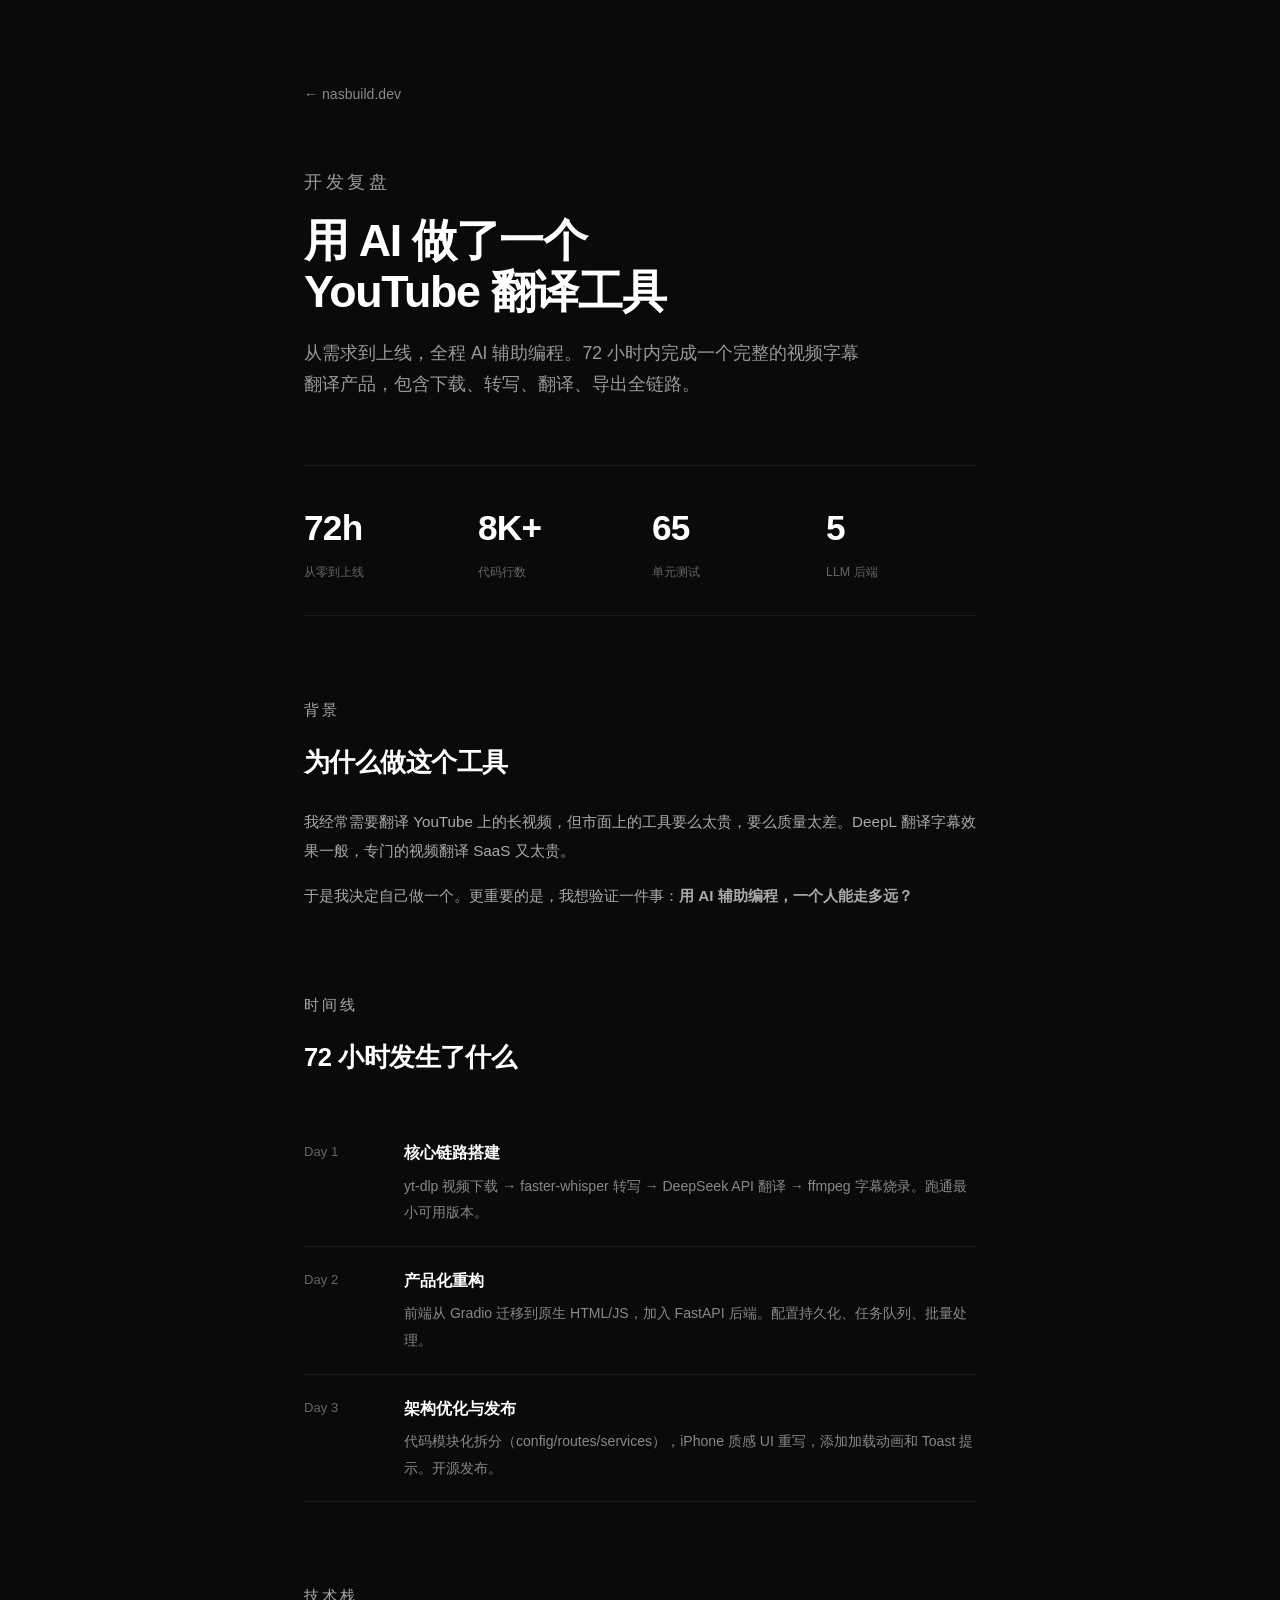
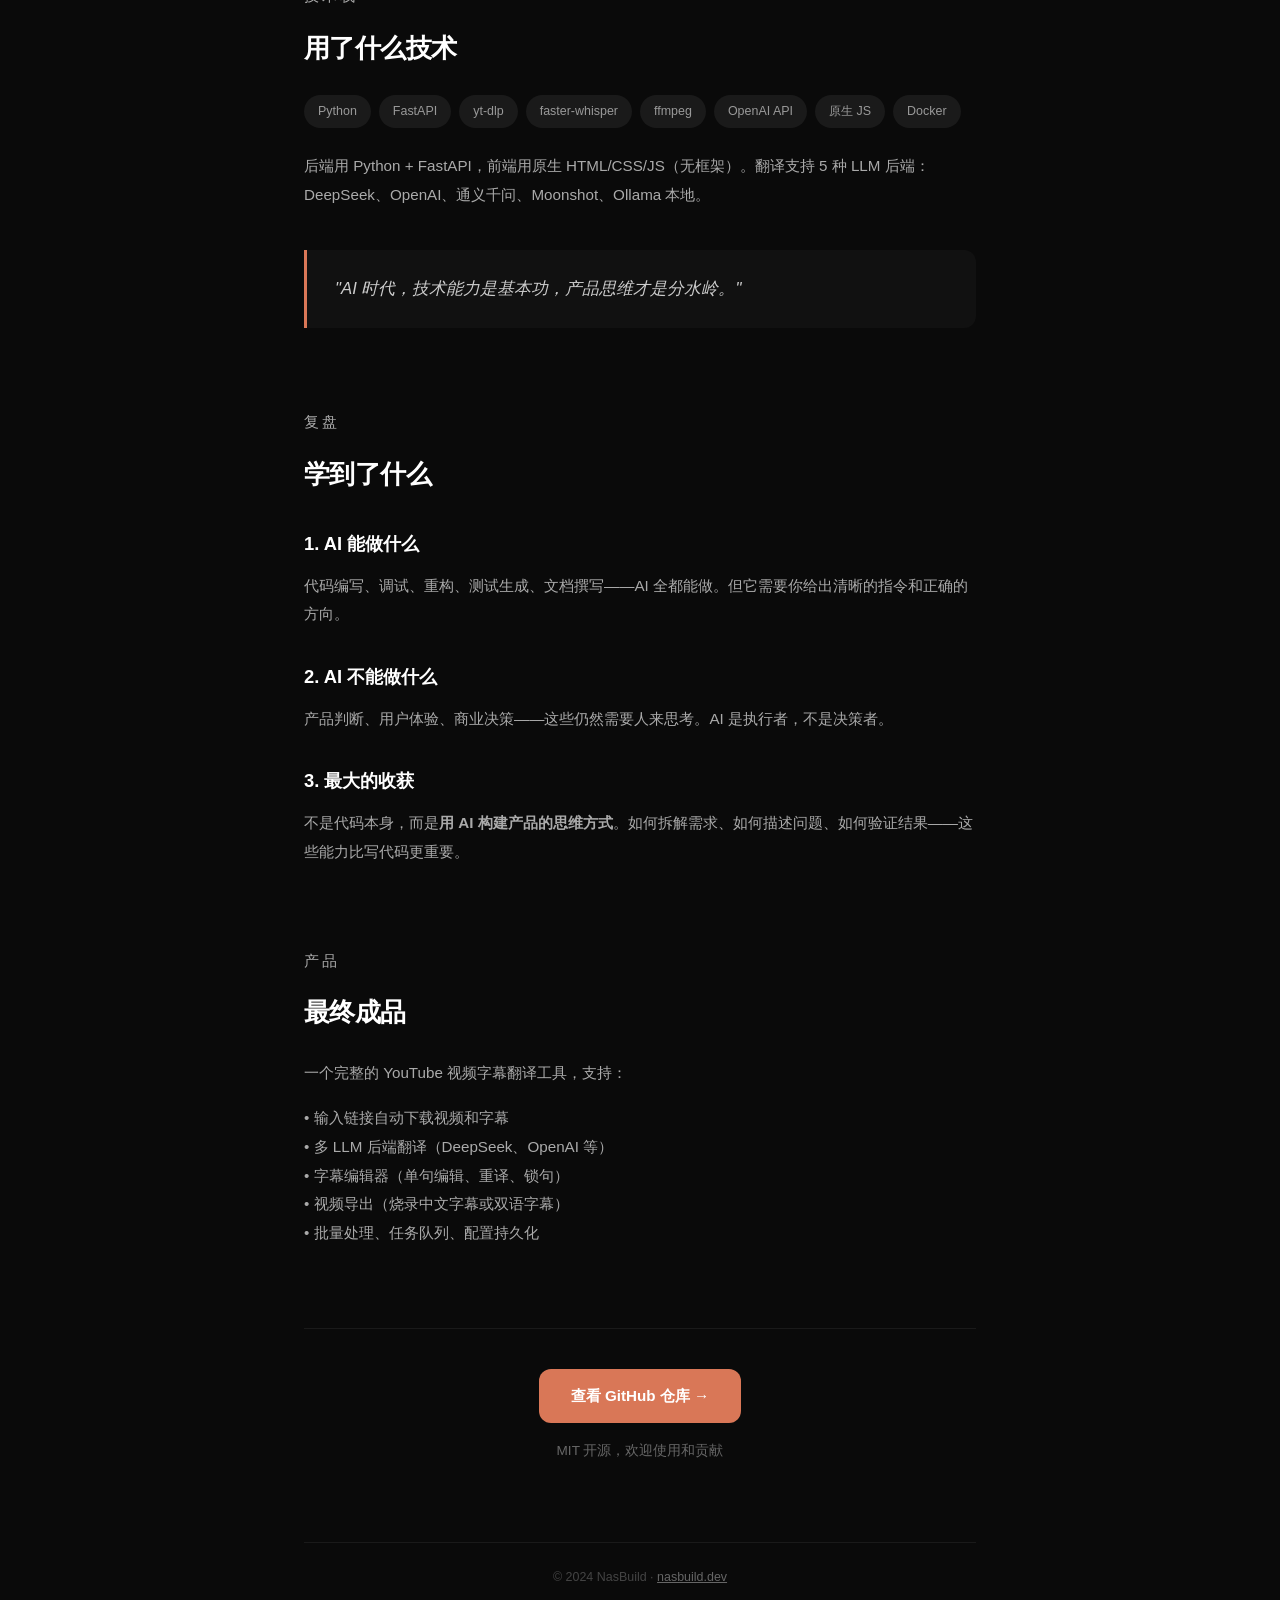
==== docs/ytsubviewer-dev-story.html @ b27ffa4c "add: development story page for blog" ====
<!DOCTYPE html>
<html lang="zh-CN">
<head>
  <meta charset="UTF-8">
  <meta name="viewport" content="width=device-width, initial-scale=1.0">
  <title>用 AI 做了一个 YouTube 翻译工具 - NasBuild</title>
  <style>
    * { margin: 0; padding: 0; box-sizing: border-box; }

    body {
      background: #0a0a0a;
      color: #e5e5e5;
      font-family: -apple-system, BlinkMacSystemFont, "SF Pro Text", "Inter", sans-serif;
      line-height: 1.7;
      -webkit-font-smoothing: antialiased;
    }

    .container {
      max-width: 720px;
      margin: 0 auto;
      padding: 80px 24px;
    }

    /* ── Back link ── */
    .back {
      display: inline-flex;
      align-items: center;
      gap: 6px;
      color: #888;
      font-size: 0.88rem;
      text-decoration: none;
      margin-bottom: 60px;
      transition: color 0.2s;
    }
    .back:hover { color: #fff; }

    /* ── Hero ── */
    .hero-label {
      font-size: 0.75rem;
      letter-spacing: 0.2em;
      text-transform: uppercase;
      color: #D97757;
      margin-bottom: 16px;
    }

    .hero h1 {
      font-size: 2.8rem;
      font-weight: 800;
      line-height: 1.15;
      color: #fff;
      margin-bottom: 20px;
      letter-spacing: -0.03em;
    }

    .hero p {
      font-size: 1.1rem;
      color: #999;
      line-height: 1.8;
      max-width: 560px;
    }

    /* ── Stats ── */
    .stats {
      display: grid;
      grid-template-columns: repeat(4, 1fr);
      gap: 24px;
      margin: 64px 0;
      padding: 32px 0;
      border-top: 1px solid #1a1a1a;
      border-bottom: 1px solid #1a1a1a;
    }

    .stat-num {
      font-size: 2.2rem;
      font-weight: 800;
      color: #fff;
      letter-spacing: -0.02em;
    }

    .stat-label {
      font-size: 0.78rem;
      color: #666;
      margin-top: 4px;
    }

    /* ── Section ── */
    .section {
      margin-top: 80px;
    }

    .section-label {
      font-size: 0.72rem;
      letter-spacing: 0.2em;
      text-transform: uppercase;
      color: #D97757;
      margin-bottom: 12px;
    }

    .section h2 {
      font-size: 1.6rem;
      font-weight: 700;
      color: #fff;
      margin-bottom: 24px;
      letter-spacing: -0.02em;
    }

    .section h3 {
      font-size: 1.15rem;
      font-weight: 600;
      color: #fff;
      margin: 32px 0 12px;
    }

    .section p {
      color: #aaa;
      font-size: 0.95rem;
      line-height: 1.9;
      margin-bottom: 16px;
    }

    /* ── Timeline ── */
    .timeline {
      margin: 40px 0;
    }

    .timeline-item {
      display: flex;
      gap: 20px;
      padding: 20px 0;
      border-bottom: 1px solid #1a1a1a;
    }

    .timeline-date {
      flex-shrink: 0;
      width: 80px;
      font-size: 0.82rem;
      color: #666;
      padding-top: 2px;
    }

    .timeline-content h4 {
      font-size: 1rem;
      font-weight: 600;
      color: #fff;
      margin-bottom: 6px;
    }

    .timeline-content p {
      font-size: 0.88rem;
      color: #888;
      margin: 0;
    }

    /* ── Callout ── */
    .callout {
      background: #111;
      border-left: 3px solid #D97757;
      padding: 24px 28px;
      margin: 40px 0;
      border-radius: 0 12px 12px 0;
    }

    .callout p {
      color: #ccc;
      font-size: 1.05rem;
      font-style: italic;
      line-height: 1.8;
      margin: 0;
    }

    /* ── Tags ── */
    .tags {
      display: flex;
      flex-wrap: wrap;
      gap: 8px;
      margin: 24px 0;
    }

    .tag {
      padding: 6px 14px;
      border-radius: 999px;
      background: #1a1a1a;
      color: #999;
      font-size: 0.78rem;
      font-weight: 500;
    }

    /* ── Screenshot ── */
    .screenshot {
      width: 100%;
      border-radius: 16px;
      margin: 32px 0;
      border: 1px solid #1a1a1a;
    }

    /* ── CTA ── */
    .cta {
      margin-top: 80px;
      padding-top: 40px;
      border-top: 1px solid #1a1a1a;
      text-align: center;
    }

    .cta a {
      display: inline-flex;
      align-items: center;
      gap: 8px;
      padding: 14px 32px;
      background: #D97757;
      color: #fff;
      border-radius: 12px;
      font-weight: 600;
      font-size: 0.95rem;
      text-decoration: none;
      transition: background 0.2s;
    }

    .cta a:hover { background: #c46a4d; }

    .cta p {
      color: #666;
      font-size: 0.85rem;
      margin-top: 16px;
    }

    /* ── Footer ── */
    footer {
      margin-top: 80px;
      padding-top: 24px;
      border-top: 1px solid #1a1a1a;
      text-align: center;
      font-size: 0.78rem;
      color: #444;
    }
  </style>
</head>
<body>
  <div class="container">

    <a href="https://nasbuild.dev" class="back">← nasbuild.dev</a>

    <!-- Hero -->
    <div class="hero">
      <p class="hero-label">开发复盘</p>
      <h1>用 AI 做了一个<br>YouTube 翻译工具</h1>
      <p>从需求到上线，全程 AI 辅助编程。72 小时内完成一个完整的视频字幕翻译产品，包含下载、转写、翻译、导出全链路。</p>
    </div>

    <!-- Stats -->
    <div class="stats">
      <div>
        <div class="stat-num">72h</div>
        <div class="stat-label">从零到上线</div>
      </div>
      <div>
        <div class="stat-num">8K+</div>
        <div class="stat-label">代码行数</div>
      </div>
      <div>
        <div class="stat-num">65</div>
        <div class="stat-label">单元测试</div>
      </div>
      <div>
        <div class="stat-num">5</div>
        <div class="stat-label">LLM 后端</div>
      </div>
    </div>

    <!-- Background -->
    <div class="section">
      <p class="section-label">背景</p>
      <h2>为什么做这个工具</h2>
      <p>我经常需要翻译 YouTube 上的长视频，但市面上的工具要么太贵，要么质量太差。DeepL 翻译字幕效果一般，专门的视频翻译 SaaS 又太贵。</p>
      <p>于是我决定自己做一个。更重要的是，我想验证一件事：<strong>用 AI 辅助编程，一个人能走多远？</strong></p>
    </div>

    <!-- Timeline -->
    <div class="section">
      <p class="section-label">时间线</p>
      <h2>72 小时发生了什么</h2>

      <div class="timeline">
        <div class="timeline-item">
          <div class="timeline-date">Day 1</div>
          <div class="timeline-content">
            <h4>核心链路搭建</h4>
            <p>yt-dlp 视频下载 → faster-whisper 转写 → DeepSeek API 翻译 → ffmpeg 字幕烧录。跑通最小可用版本。</p>
          </div>
        </div>
        <div class="timeline-item">
          <div class="timeline-date">Day 2</div>
          <div class="timeline-content">
            <h4>产品化重构</h4>
            <p>前端从 Gradio 迁移到原生 HTML/JS，加入 FastAPI 后端。配置持久化、任务队列、批量处理。</p>
          </div>
        </div>
        <div class="timeline-item">
          <div class="timeline-date">Day 3</div>
          <div class="timeline-content">
            <h4>架构优化与发布</h4>
            <p>代码模块化拆分（config/routes/services），iPhone 质感 UI 重写，添加加载动画和 Toast 提示。开源发布。</p>
          </div>
        </div>
      </div>
    </div>

    <!-- Tech Stack -->
    <div class="section">
      <p class="section-label">技术栈</p>
      <h2>用了什么技术</h2>
      <div class="tags">
        <span class="tag">Python</span>
        <span class="tag">FastAPI</span>
        <span class="tag">yt-dlp</span>
        <span class="tag">faster-whisper</span>
        <span class="tag">ffmpeg</span>
        <span class="tag">OpenAI API</span>
        <span class="tag">原生 JS</span>
        <span class="tag">Docker</span>
      </div>
      <p>后端用 Python + FastAPI，前端用原生 HTML/CSS/JS（无框架）。翻译支持 5 种 LLM 后端：DeepSeek、OpenAI、通义千问、Moonshot、Ollama 本地。</p>
    </div>

    <!-- Key Insight -->
    <div class="callout">
      <p>"AI 时代，技术能力是基本功，产品思维才是分水岭。"</p>
    </div>

    <!-- What I Learned -->
    <div class="section">
      <p class="section-label">复盘</p>
      <h2>学到了什么</h2>

      <h3>1. AI 能做什么</h3>
      <p>代码编写、调试、重构、测试生成、文档撰写——AI 全都能做。但它需要你给出清晰的指令和正确的方向。</p>

      <h3>2. AI 不能做什么</h3>
      <p>产品判断、用户体验、商业决策——这些仍然需要人来思考。AI 是执行者，不是决策者。</p>

      <h3>3. 最大的收获</h3>
      <p>不是代码本身，而是<strong>用 AI 构建产品的思维方式</strong>。如何拆解需求、如何描述问题、如何验证结果——这些能力比写代码更重要。</p>
    </div>

    <!-- Product -->
    <div class="section">
      <p class="section-label">产品</p>
      <h2>最终成品</h2>
      <p>一个完整的 YouTube 视频字幕翻译工具，支持：</p>
      <p>• 输入链接自动下载视频和字幕<br>
         • 多 LLM 后端翻译（DeepSeek、OpenAI 等）<br>
         • 字幕编辑器（单句编辑、重译、锁句）<br>
         • 视频导出（烧录中文字幕或双语字幕）<br>
         • 批量处理、任务队列、配置持久化</p>
    </div>

    <!-- CTA -->
    <div class="cta">
      <a href="https://github.com/moneyperfect/YTSubViewer">查看 GitHub 仓库 →</a>
      <p>MIT 开源，欢迎使用和贡献</p>
    </div>

    <footer>
      © 2024 NasBuild · <a href="https://nasbuild.dev" style="color:#666;">nasbuild.dev</a>
    </footer>

  </div>
</body>
</html>
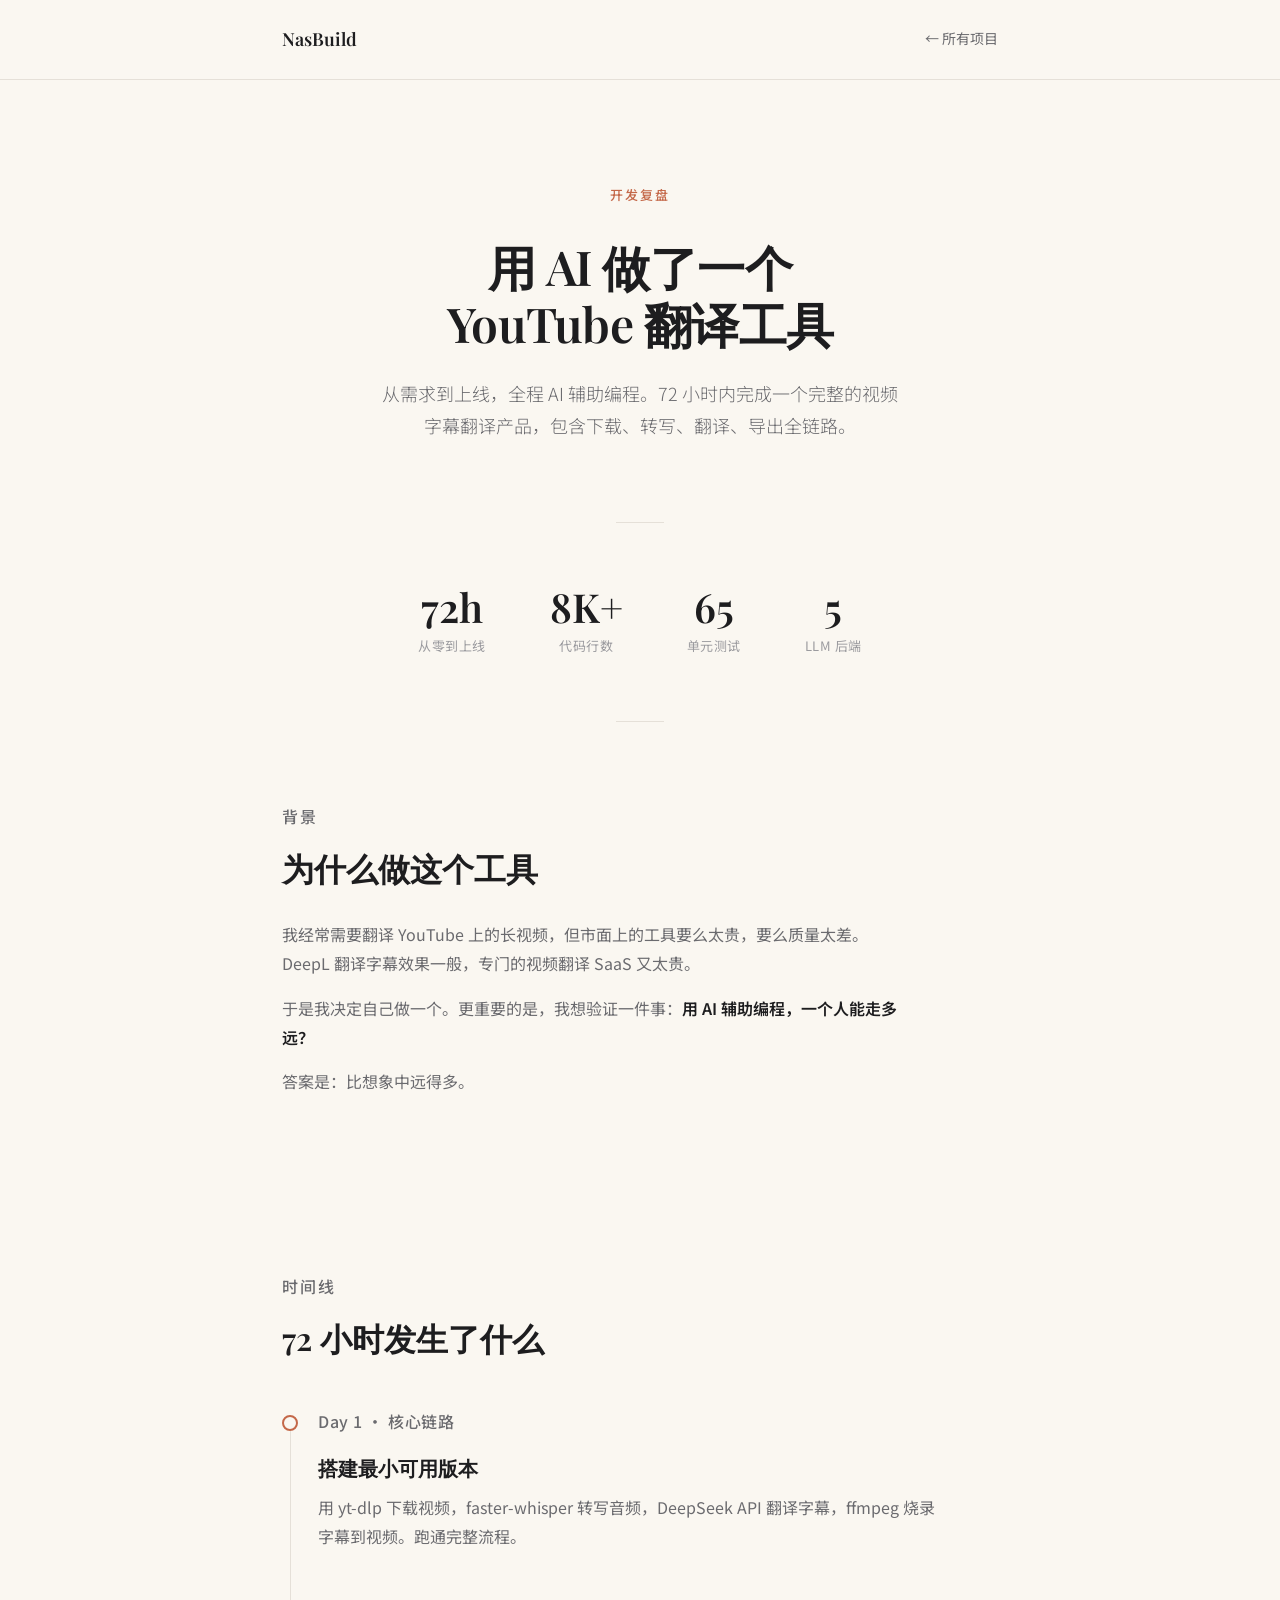
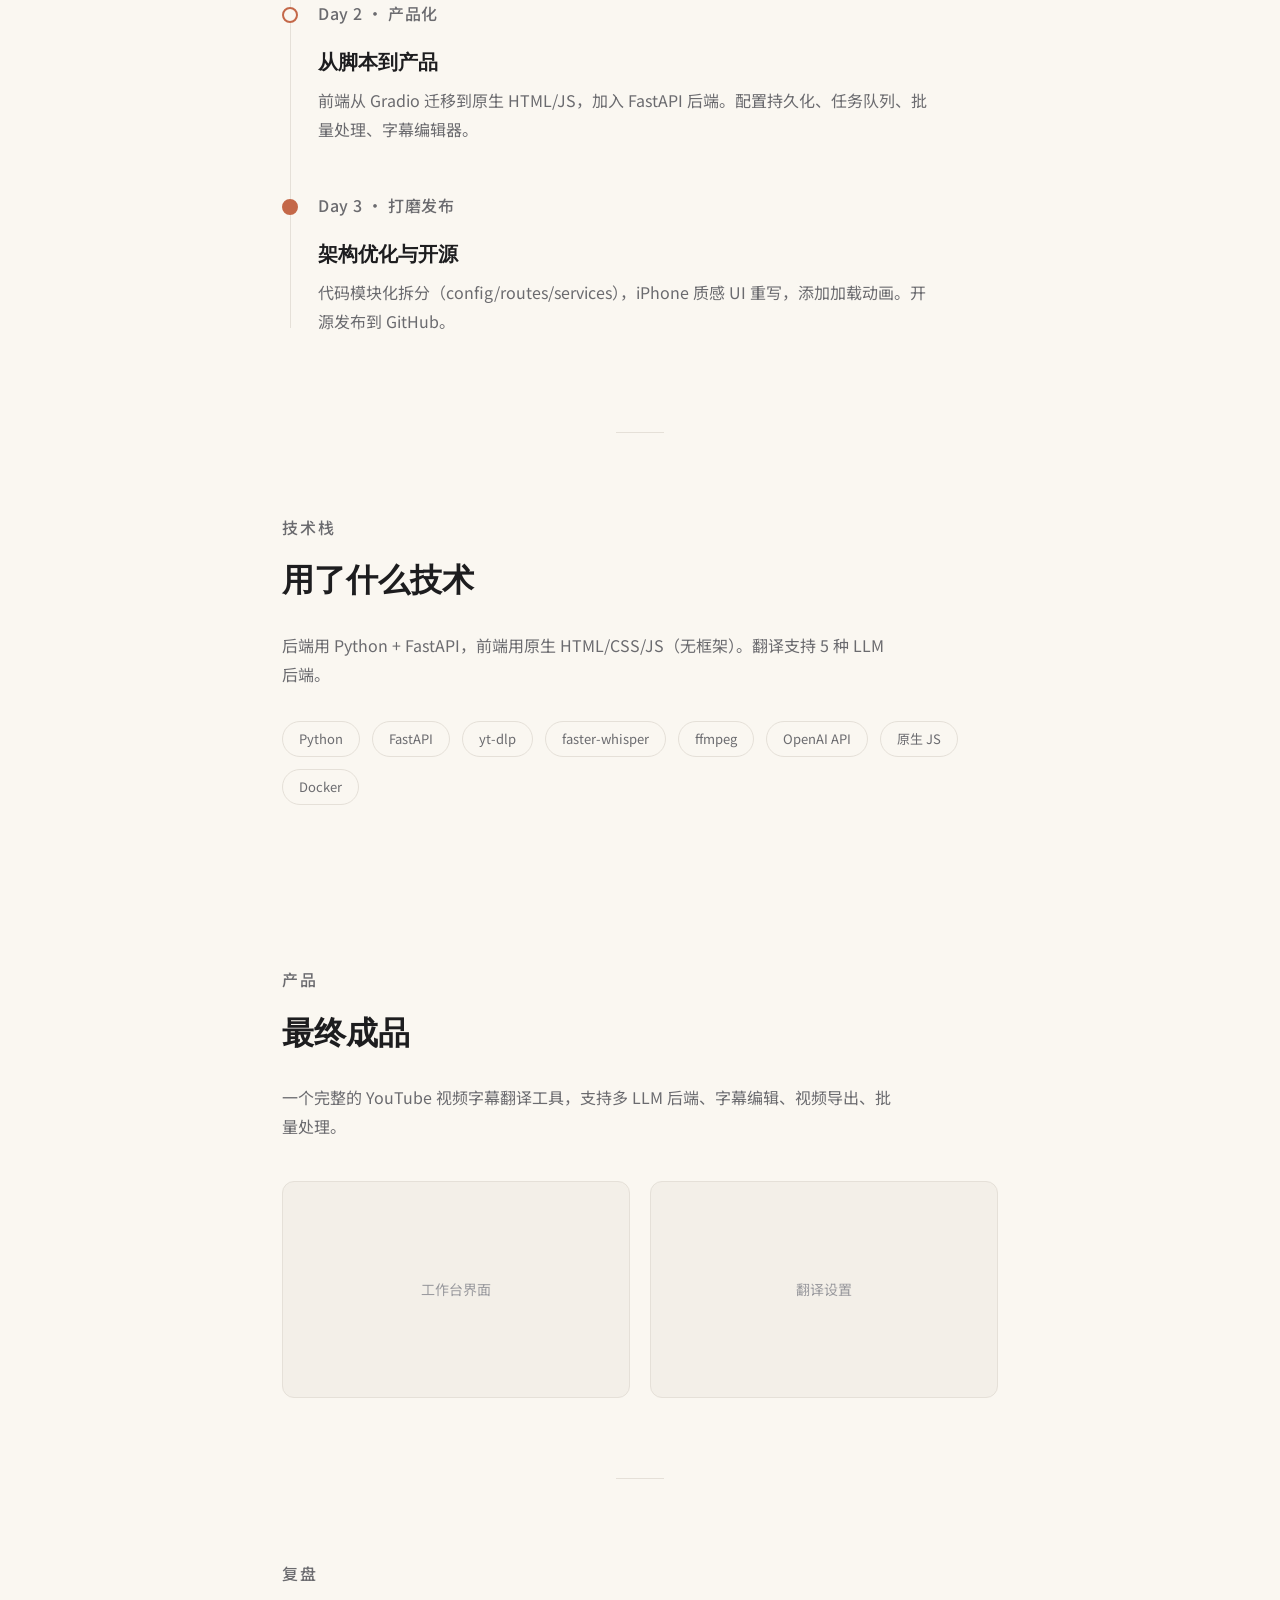
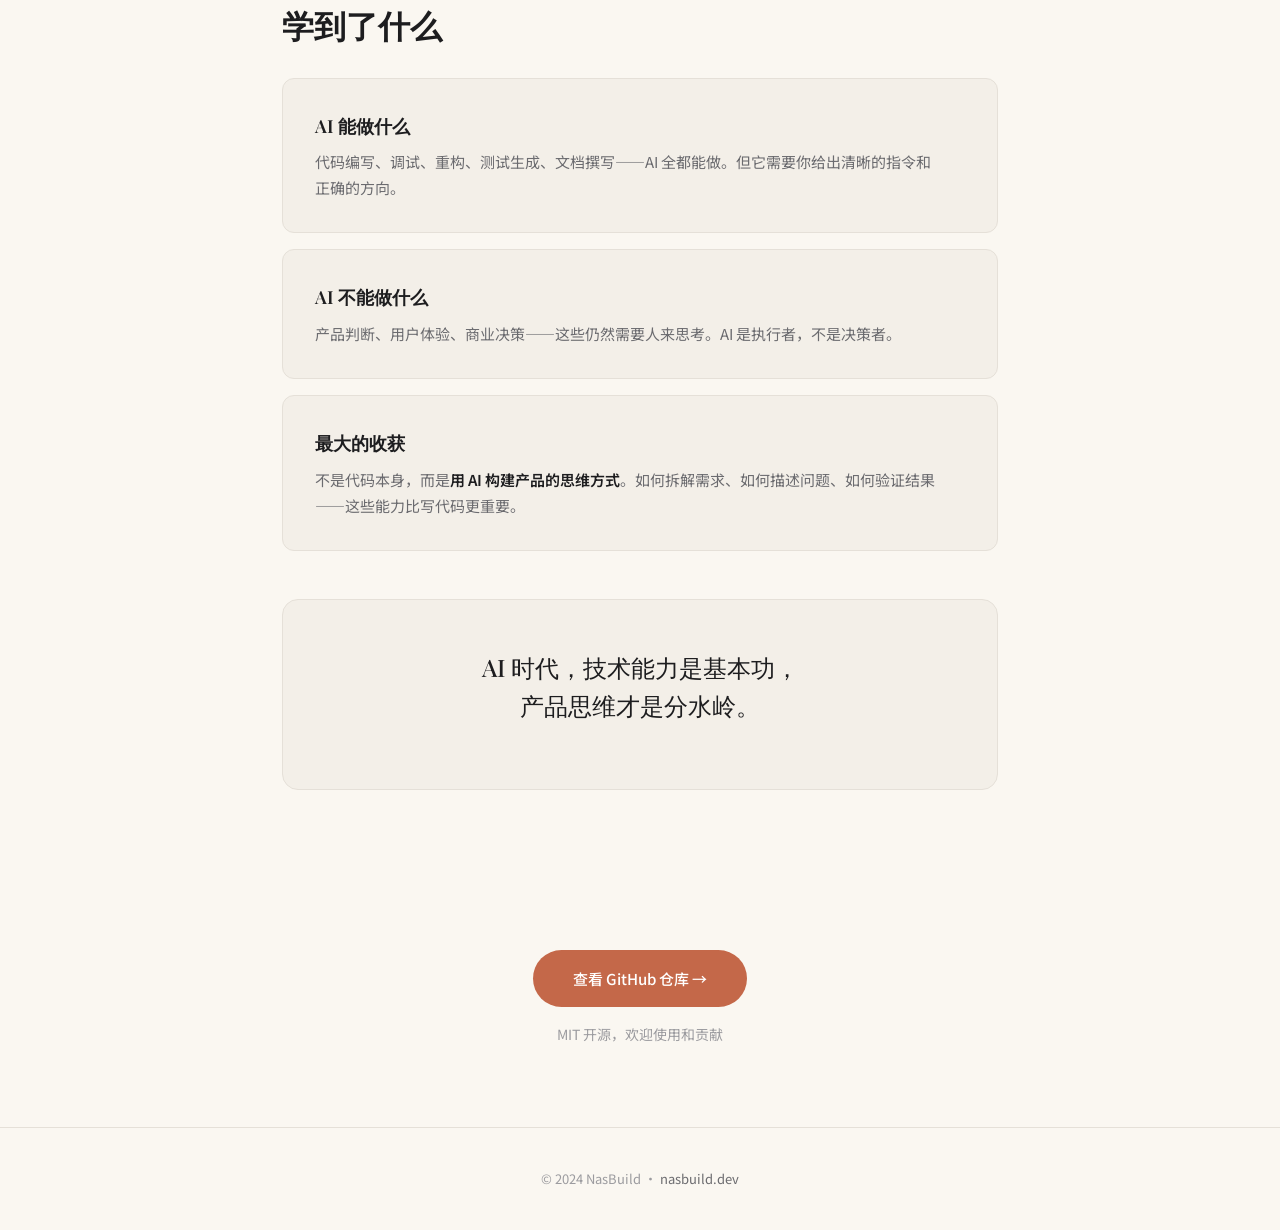
==== commit a68b319a: "rewrite: dev story page with exact blog style" ====
--- a/docs/ytsubviewer-dev-story.html
+++ b/docs/ytsubviewer-dev-story.html
@@ -1,368 +1,549 @@
 <!DOCTYPE html>
-<html lang="zh-CN">
+<html lang="zh">
 <head>
-  <meta charset="UTF-8">
-  <meta name="viewport" content="width=device-width, initial-scale=1.0">
-  <title>用 AI 做了一个 YouTube 翻译工具 - NasBuild</title>
-  <style>
-    * { margin: 0; padding: 0; box-sizing: border-box; }
-
-    body {
-      background: #0a0a0a;
-      color: #e5e5e5;
-      font-family: -apple-system, BlinkMacSystemFont, "SF Pro Text", "Inter", sans-serif;
-      line-height: 1.7;
-      -webkit-font-smoothing: antialiased;
-    }
-
-    .container {
-      max-width: 720px;
-      margin: 0 auto;
-      padding: 80px 24px;
-    }
-
-    /* ── Back link ── */
-    .back {
-      display: inline-flex;
-      align-items: center;
-      gap: 6px;
-      color: #888;
-      font-size: 0.88rem;
-      text-decoration: none;
-      margin-bottom: 60px;
-      transition: color 0.2s;
-    }
-    .back:hover { color: #fff; }
-
-    /* ── Hero ── */
-    .hero-label {
-      font-size: 0.75rem;
-      letter-spacing: 0.2em;
-      text-transform: uppercase;
-      color: #D97757;
-      margin-bottom: 16px;
-    }
-
-    .hero h1 {
-      font-size: 2.8rem;
-      font-weight: 800;
-      line-height: 1.15;
-      color: #fff;
-      margin-bottom: 20px;
-      letter-spacing: -0.03em;
-    }
-
-    .hero p {
-      font-size: 1.1rem;
-      color: #999;
-      line-height: 1.8;
-      max-width: 560px;
-    }
-
-    /* ── Stats ── */
-    .stats {
-      display: grid;
-      grid-template-columns: repeat(4, 1fr);
-      gap: 24px;
-      margin: 64px 0;
-      padding: 32px 0;
-      border-top: 1px solid #1a1a1a;
-      border-bottom: 1px solid #1a1a1a;
-    }
-
-    .stat-num {
-      font-size: 2.2rem;
-      font-weight: 800;
-      color: #fff;
-      letter-spacing: -0.02em;
-    }
-
-    .stat-label {
-      font-size: 0.78rem;
-      color: #666;
-      margin-top: 4px;
-    }
-
-    /* ── Section ── */
-    .section {
-      margin-top: 80px;
-    }
-
-    .section-label {
-      font-size: 0.72rem;
-      letter-spacing: 0.2em;
-      text-transform: uppercase;
-      color: #D97757;
-      margin-bottom: 12px;
-    }
-
-    .section h2 {
-      font-size: 1.6rem;
-      font-weight: 700;
-      color: #fff;
-      margin-bottom: 24px;
-      letter-spacing: -0.02em;
-    }
-
-    .section h3 {
-      font-size: 1.15rem;
-      font-weight: 600;
-      color: #fff;
-      margin: 32px 0 12px;
-    }
-
-    .section p {
-      color: #aaa;
-      font-size: 0.95rem;
-      line-height: 1.9;
-      margin-bottom: 16px;
-    }
-
-    /* ── Timeline ── */
-    .timeline {
-      margin: 40px 0;
-    }
-
-    .timeline-item {
-      display: flex;
-      gap: 20px;
-      padding: 20px 0;
-      border-bottom: 1px solid #1a1a1a;
-    }
-
-    .timeline-date {
-      flex-shrink: 0;
-      width: 80px;
-      font-size: 0.82rem;
-      color: #666;
-      padding-top: 2px;
-    }
-
-    .timeline-content h4 {
-      font-size: 1rem;
-      font-weight: 600;
-      color: #fff;
-      margin-bottom: 6px;
-    }
-
-    .timeline-content p {
-      font-size: 0.88rem;
-      color: #888;
-      margin: 0;
-    }
-
-    /* ── Callout ── */
-    .callout {
-      background: #111;
-      border-left: 3px solid #D97757;
-      padding: 24px 28px;
-      margin: 40px 0;
-      border-radius: 0 12px 12px 0;
-    }
-
-    .callout p {
-      color: #ccc;
-      font-size: 1.05rem;
-      font-style: italic;
-      line-height: 1.8;
-      margin: 0;
-    }
-
-    /* ── Tags ── */
-    .tags {
-      display: flex;
-      flex-wrap: wrap;
-      gap: 8px;
-      margin: 24px 0;
-    }
-
-    .tag {
-      padding: 6px 14px;
-      border-radius: 999px;
-      background: #1a1a1a;
-      color: #999;
-      font-size: 0.78rem;
-      font-weight: 500;
-    }
-
-    /* ── Screenshot ── */
-    .screenshot {
-      width: 100%;
-      border-radius: 16px;
-      margin: 32px 0;
-      border: 1px solid #1a1a1a;
-    }
-
-    /* ── CTA ── */
-    .cta {
-      margin-top: 80px;
-      padding-top: 40px;
-      border-top: 1px solid #1a1a1a;
-      text-align: center;
-    }
-
-    .cta a {
-      display: inline-flex;
-      align-items: center;
-      gap: 8px;
-      padding: 14px 32px;
-      background: #D97757;
-      color: #fff;
-      border-radius: 12px;
-      font-weight: 600;
-      font-size: 0.95rem;
-      text-decoration: none;
-      transition: background 0.2s;
-    }
-
-    .cta a:hover { background: #c46a4d; }
-
-    .cta p {
-      color: #666;
-      font-size: 0.85rem;
-      margin-top: 16px;
-    }
-
-    /* ── Footer ── */
-    footer {
-      margin-top: 80px;
-      padding-top: 24px;
-      border-top: 1px solid #1a1a1a;
-      text-align: center;
-      font-size: 0.78rem;
-      color: #444;
-    }
-  </style>
+<meta charset="UTF-8">
+<meta name="viewport" content="width=device-width, initial-scale=1.0">
+<title>YTSubViewer — 用 AI 做了一个 YouTube 翻译工具</title>
+<link href="https://fonts.googleapis.com/css2?family=Playfair+Display:wght@400;500;600;700&family=Noto+Sans+SC:wght@300;400;500;600&display=swap" rel="stylesheet">
+<style>
+  :root {
+    --bg: #FAF7F1;
+    --bg-card: #F3EFE8;
+    --text-primary: #1D1D1F;
+    --text-secondary: #6B6B6F;
+    --text-tertiary: #9B9B9F;
+    --accent: #C46849;
+    --accent-light: #E8D5CC;
+    --border: #E5E0D8;
+    --black: #1D1D1F;
+    --white: #FFFFFF;
+    --serif: 'Playfair Display', 'Georgia', 'Times New Roman', serif;
+    --sans: 'Noto Sans SC', -apple-system, BlinkMacSystemFont, 'Segoe UI', sans-serif;
+  }
+
+  * { margin: 0; padding: 0; box-sizing: border-box; }
+
+  body {
+    font-family: var(--sans);
+    background: var(--bg);
+    color: var(--text-primary);
+    line-height: 1.7;
+    -webkit-font-smoothing: antialiased;
+    -moz-osx-font-smoothing: grayscale;
+  }
+
+  .container {
+    max-width: 780px;
+    margin: 0 auto;
+    padding: 0 32px;
+  }
+
+  /* Navigation */
+  nav {
+    padding: 24px 0;
+    border-bottom: 1px solid var(--border);
+  }
+
+  nav .container {
+    display: flex;
+    justify-content: space-between;
+    align-items: center;
+  }
+
+  nav a {
+    font-family: var(--serif);
+    font-size: 18px;
+    font-weight: 600;
+    color: var(--text-primary);
+    text-decoration: none;
+  }
+
+  nav .back {
+    font-family: var(--sans);
+    font-size: 14px;
+    font-weight: 400;
+    color: var(--text-secondary);
+    text-decoration: none;
+    transition: color 0.2s;
+  }
+
+  nav .back:hover { color: var(--text-primary); }
+
+  /* Hero */
+  .hero {
+    padding: 100px 0 80px;
+    text-align: center;
+  }
+
+  .hero-tag {
+    display: inline-block;
+    font-size: 13px;
+    font-weight: 500;
+    color: var(--accent);
+    letter-spacing: 2px;
+    text-transform: uppercase;
+    margin-bottom: 32px;
+  }
+
+  .hero h1 {
+    font-family: var(--serif);
+    font-size: 48px;
+    font-weight: 600;
+    color: var(--text-primary);
+    line-height: 1.2;
+    margin-bottom: 24px;
+    letter-spacing: -0.5px;
+  }
+
+  .hero-sub {
+    font-size: 18px;
+    color: var(--text-secondary);
+    max-width: 520px;
+    margin: 0 auto;
+    font-weight: 300;
+    line-height: 1.8;
+  }
+
+  /* Divider */
+  .divider {
+    width: 48px;
+    height: 1px;
+    background: var(--border);
+    margin: 0 auto;
+  }
+
+  /* Stats */
+  .stats {
+    display: flex;
+    justify-content: center;
+    gap: 64px;
+    padding: 64px 0;
+  }
+
+  .stat { text-align: center; }
+
+  .stat-number {
+    font-family: var(--serif);
+    font-size: 40px;
+    font-weight: 600;
+    color: var(--text-primary);
+    line-height: 1;
+  }
+
+  .stat-label {
+    font-size: 13px;
+    color: var(--text-tertiary);
+    margin-top: 8px;
+    letter-spacing: 0.5px;
+  }
+
+  /* Section */
+  .section {
+    padding: 80px 0;
+  }
+
+  .section-label {
+    font-size: 12px;
+    font-weight: 500;
+    color: var(--accent);
+    text-transform: uppercase;
+    letter-spacing: 2px;
+    margin-bottom: 16px;
+  }
+
+  .section h2 {
+    font-family: var(--serif);
+    font-size: 32px;
+    font-weight: 600;
+    color: var(--text-primary);
+    margin-bottom: 32px;
+    line-height: 1.3;
+  }
+
+  .section p {
+    font-size: 16px;
+    color: var(--text-secondary);
+    max-width: 620px;
+    margin-bottom: 16px;
+    line-height: 1.8;
+  }
+
+  .section strong {
+    color: var(--text-primary);
+    font-weight: 600;
+  }
+
+  /* Timeline */
+  .timeline {
+    position: relative;
+    padding-left: 36px;
+    margin-top: 48px;
+  }
+
+  .timeline::before {
+    content: '';
+    position: absolute;
+    left: 8px;
+    top: 8px;
+    bottom: 8px;
+    width: 1px;
+    background: var(--border);
+  }
+
+  .timeline-item {
+    position: relative;
+    margin-bottom: 48px;
+  }
+
+  .timeline-item:last-child { margin-bottom: 0; }
+
+  .timeline-dot {
+    position: absolute;
+    left: -36px;
+    top: 8px;
+    width: 16px;
+    height: 16px;
+    border-radius: 50%;
+    background: var(--bg);
+    border: 2px solid var(--accent);
+  }
+
+  .timeline-item:last-child .timeline-dot {
+    background: var(--accent);
+  }
+
+  .timeline-date {
+    font-size: 13px;
+    font-weight: 500;
+    color: var(--accent);
+    margin-bottom: 8px;
+    letter-spacing: 0.5px;
+  }
+
+  .timeline-title {
+    font-family: var(--serif);
+    font-size: 20px;
+    font-weight: 600;
+    color: var(--text-primary);
+    margin-bottom: 8px;
+  }
+
+  .timeline-desc {
+    font-size: 15px;
+    color: var(--text-secondary);
+    line-height: 1.7;
+  }
+
+  /* Product */
+  .product-grid {
+    display: grid;
+    grid-template-columns: 1fr 1fr;
+    gap: 20px;
+    margin-top: 40px;
+  }
+
+  .product-card {
+    background: var(--bg-card);
+    border: 1px solid var(--border);
+    border-radius: 12px;
+    aspect-ratio: 16/10;
+    display: flex;
+    align-items: center;
+    justify-content: center;
+    color: var(--text-tertiary);
+    font-size: 14px;
+    overflow: hidden;
+  }
+
+  .product-card img {
+    width: 100%;
+    height: 100%;
+    object-fit: cover;
+  }
+
+  /* Tech */
+  .tech-list {
+    display: flex;
+    flex-wrap: wrap;
+    gap: 12px;
+    margin-top: 32px;
+  }
+
+  .tech-item {
+    font-size: 13px;
+    color: var(--text-secondary);
+    padding: 6px 16px;
+    border: 1px solid var(--border);
+    border-radius: 100px;
+  }
+
+  /* Lessons */
+  .lesson {
+    padding: 32px;
+    background: var(--bg-card);
+    border: 1px solid var(--border);
+    border-radius: 12px;
+    margin-bottom: 16px;
+  }
+
+  .lesson h3 {
+    font-family: var(--serif);
+    font-size: 18px;
+    font-weight: 600;
+    color: var(--text-primary);
+    margin-bottom: 8px;
+  }
+
+  .lesson p {
+    font-size: 15px;
+    color: var(--text-secondary);
+    line-height: 1.7;
+    margin: 0;
+  }
+
+  /* Quote */
+  .quote-block {
+    padding: 48px;
+    background: var(--bg-card);
+    border: 1px solid var(--border);
+    border-radius: 16px;
+    margin-top: 48px;
+    text-align: center;
+  }
+
+  .quote-block p {
+    font-family: var(--serif);
+    font-size: 24px;
+    font-weight: 500;
+    color: var(--text-primary);
+    line-height: 1.6;
+    max-width: 100%;
+  }
+
+  /* CTA */
+  .cta {
+    text-align: center;
+    padding: 80px 0;
+  }
+
+  .cta a {
+    display: inline-flex;
+    align-items: center;
+    gap: 8px;
+    padding: 16px 40px;
+    background: var(--accent);
+    color: var(--white);
+    border-radius: 100px;
+    text-decoration: none;
+    font-size: 15px;
+    font-weight: 500;
+    transition: background 0.2s;
+  }
+
+  .cta a:hover {
+    background: #b55a3d;
+  }
+
+  .cta p {
+    font-size: 14px;
+    color: var(--text-tertiary);
+    margin-top: 16px;
+  }
+
+  /* Footer */
+  footer {
+    padding: 40px 0;
+    border-top: 1px solid var(--border);
+    text-align: center;
+  }
+
+  footer p {
+    font-size: 13px;
+    color: var(--text-tertiary);
+  }
+
+  footer a {
+    color: var(--text-secondary);
+    text-decoration: none;
+  }
+
+  footer a:hover {
+    color: var(--text-primary);
+  }
+
+  /* Responsive */
+  @media (max-width: 640px) {
+    .hero h1 { font-size: 32px; }
+    .stats { flex-direction: column; gap: 32px; }
+    .product-grid { grid-template-columns: 1fr; }
+    .stat-number { font-size: 32px; }
+  }
+</style>
 </head>
 <body>
-  <div class="container">
-
-    <a href="https://nasbuild.dev" class="back">← nasbuild.dev</a>
-
-    <!-- Hero -->
-    <div class="hero">
-      <p class="hero-label">开发复盘</p>
+
+  <!-- Navigation -->
+  <nav>
+    <div class="container">
+      <a href="https://nasbuild.dev">NasBuild</a>
+      <a href="https://nasbuild.dev/projects" class="back">← 所有项目</a>
+    </div>
+  </nav>
+
+  <!-- Hero -->
+  <section class="hero">
+    <div class="container">
+      <span class="hero-tag">开发复盘</span>
       <h1>用 AI 做了一个<br>YouTube 翻译工具</h1>
-      <p>从需求到上线，全程 AI 辅助编程。72 小时内完成一个完整的视频字幕翻译产品，包含下载、转写、翻译、导出全链路。</p>
-    </div>
-
-    <!-- Stats -->
-    <div class="stats">
-      <div>
-        <div class="stat-num">72h</div>
+      <p class="hero-sub">从需求到上线，全程 AI 辅助编程。72 小时内完成一个完整的视频字幕翻译产品，包含下载、转写、翻译、导出全链路。</p>
+    </div>
+  </section>
+
+  <div class="divider"></div>
+
+  <!-- Stats -->
+  <section class="stats">
+    <div class="container" style="display:flex;justify-content:center;gap:64px;">
+      <div class="stat">
+        <div class="stat-number">72h</div>
         <div class="stat-label">从零到上线</div>
       </div>
-      <div>
-        <div class="stat-num">8K+</div>
+      <div class="stat">
+        <div class="stat-number">8K+</div>
         <div class="stat-label">代码行数</div>
       </div>
-      <div>
-        <div class="stat-num">65</div>
+      <div class="stat">
+        <div class="stat-number">65</div>
         <div class="stat-label">单元测试</div>
       </div>
-      <div>
-        <div class="stat-num">5</div>
+      <div class="stat">
+        <div class="stat-number">5</div>
         <div class="stat-label">LLM 后端</div>
       </div>
     </div>
-
-    <!-- Background -->
-    <div class="section">
+  </section>
+
+  <div class="divider"></div>
+
+  <!-- Background -->
+  <section class="section">
+    <div class="container">
       <p class="section-label">背景</p>
       <h2>为什么做这个工具</h2>
       <p>我经常需要翻译 YouTube 上的长视频，但市面上的工具要么太贵，要么质量太差。DeepL 翻译字幕效果一般，专门的视频翻译 SaaS 又太贵。</p>
       <p>于是我决定自己做一个。更重要的是，我想验证一件事：<strong>用 AI 辅助编程，一个人能走多远？</strong></p>
-    </div>
-
-    <!-- Timeline -->
-    <div class="section">
+      <p>答案是：比想象中远得多。</p>
+    </div>
+  </section>
+
+  <!-- Timeline -->
+  <section class="section">
+    <div class="container">
       <p class="section-label">时间线</p>
       <h2>72 小时发生了什么</h2>
 
       <div class="timeline">
         <div class="timeline-item">
-          <div class="timeline-date">Day 1</div>
-          <div class="timeline-content">
-            <h4>核心链路搭建</h4>
-            <p>yt-dlp 视频下载 → faster-whisper 转写 → DeepSeek API 翻译 → ffmpeg 字幕烧录。跑通最小可用版本。</p>
-          </div>
+          <div class="timeline-dot"></div>
+          <p class="timeline-date">Day 1 · 核心链路</p>
+          <h3 class="timeline-title">搭建最小可用版本</h3>
+          <p class="timeline-desc">用 yt-dlp 下载视频，faster-whisper 转写音频，DeepSeek API 翻译字幕，ffmpeg 烧录字幕到视频。跑通完整流程。</p>
         </div>
+
         <div class="timeline-item">
-          <div class="timeline-date">Day 2</div>
-          <div class="timeline-content">
-            <h4>产品化重构</h4>
-            <p>前端从 Gradio 迁移到原生 HTML/JS，加入 FastAPI 后端。配置持久化、任务队列、批量处理。</p>
-          </div>
+          <div class="timeline-dot"></div>
+          <p class="timeline-date">Day 2 · 产品化</p>
+          <h3 class="timeline-title">从脚本到产品</h3>
+          <p class="timeline-desc">前端从 Gradio 迁移到原生 HTML/JS，加入 FastAPI 后端。配置持久化、任务队列、批量处理、字幕编辑器。</p>
         </div>
+
         <div class="timeline-item">
-          <div class="timeline-date">Day 3</div>
-          <div class="timeline-content">
-            <h4>架构优化与发布</h4>
-            <p>代码模块化拆分（config/routes/services），iPhone 质感 UI 重写，添加加载动画和 Toast 提示。开源发布。</p>
-          </div>
+          <div class="timeline-dot"></div>
+          <p class="timeline-date">Day 3 · 打磨发布</p>
+          <h3 class="timeline-title">架构优化与开源</h3>
+          <p class="timeline-desc">代码模块化拆分（config/routes/services），iPhone 质感 UI 重写，添加加载动画。开源发布到 GitHub。</p>
         </div>
       </div>
     </div>
-
-    <!-- Tech Stack -->
-    <div class="section">
+  </section>
+
+  <div class="divider"></div>
+
+  <!-- Tech Stack -->
+  <section class="section">
+    <div class="container">
       <p class="section-label">技术栈</p>
       <h2>用了什么技术</h2>
-      <div class="tags">
-        <span class="tag">Python</span>
-        <span class="tag">FastAPI</span>
-        <span class="tag">yt-dlp</span>
-        <span class="tag">faster-whisper</span>
-        <span class="tag">ffmpeg</span>
-        <span class="tag">OpenAI API</span>
-        <span class="tag">原生 JS</span>
-        <span class="tag">Docker</span>
-      </div>
-      <p>后端用 Python + FastAPI，前端用原生 HTML/CSS/JS（无框架）。翻译支持 5 种 LLM 后端：DeepSeek、OpenAI、通义千问、Moonshot、Ollama 本地。</p>
-    </div>
-
-    <!-- Key Insight -->
-    <div class="callout">
-      <p>"AI 时代，技术能力是基本功，产品思维才是分水岭。"</p>
-    </div>
-
-    <!-- What I Learned -->
-    <div class="section">
+      <p>后端用 Python + FastAPI，前端用原生 HTML/CSS/JS（无框架）。翻译支持 5 种 LLM 后端。</p>
+      <div class="tech-list">
+        <span class="tech-item">Python</span>
+        <span class="tech-item">FastAPI</span>
+        <span class="tech-item">yt-dlp</span>
+        <span class="tech-item">faster-whisper</span>
+        <span class="tech-item">ffmpeg</span>
+        <span class="tech-item">OpenAI API</span>
+        <span class="tech-item">原生 JS</span>
+        <span class="tech-item">Docker</span>
+      </div>
+    </div>
+  </section>
+
+  <!-- Product -->
+  <section class="section">
+    <div class="container">
+      <p class="section-label">产品</p>
+      <h2>最终成品</h2>
+      <p>一个完整的 YouTube 视频字幕翻译工具，支持多 LLM 后端、字幕编辑、视频导出、批量处理。</p>
+      <div class="product-grid">
+        <div class="product-card">工作台界面</div>
+        <div class="product-card">翻译设置</div>
+      </div>
+    </div>
+  </section>
+
+  <div class="divider"></div>
+
+  <!-- Lessons -->
+  <section class="section">
+    <div class="container">
       <p class="section-label">复盘</p>
       <h2>学到了什么</h2>
 
-      <h3>1. AI 能做什么</h3>
-      <p>代码编写、调试、重构、测试生成、文档撰写——AI 全都能做。但它需要你给出清晰的指令和正确的方向。</p>
-
-      <h3>2. AI 不能做什么</h3>
-      <p>产品判断、用户体验、商业决策——这些仍然需要人来思考。AI 是执行者，不是决策者。</p>
-
-      <h3>3. 最大的收获</h3>
-      <p>不是代码本身，而是<strong>用 AI 构建产品的思维方式</strong>。如何拆解需求、如何描述问题、如何验证结果——这些能力比写代码更重要。</p>
-    </div>
-
-    <!-- Product -->
-    <div class="section">
-      <p class="section-label">产品</p>
-      <h2>最终成品</h2>
-      <p>一个完整的 YouTube 视频字幕翻译工具，支持：</p>
-      <p>• 输入链接自动下载视频和字幕<br>
-         • 多 LLM 后端翻译（DeepSeek、OpenAI 等）<br>
-         • 字幕编辑器（单句编辑、重译、锁句）<br>
-         • 视频导出（烧录中文字幕或双语字幕）<br>
-         • 批量处理、任务队列、配置持久化</p>
-    </div>
-
-    <!-- CTA -->
-    <div class="cta">
+      <div class="lesson">
+        <h3>AI 能做什么</h3>
+        <p>代码编写、调试、重构、测试生成、文档撰写——AI 全都能做。但它需要你给出清晰的指令和正确的方向。</p>
+      </div>
+
+      <div class="lesson">
+        <h3>AI 不能做什么</h3>
+        <p>产品判断、用户体验、商业决策——这些仍然需要人来思考。AI 是执行者，不是决策者。</p>
+      </div>
+
+      <div class="lesson">
+        <h3>最大的收获</h3>
+        <p>不是代码本身，而是<strong>用 AI 构建产品的思维方式</strong>。如何拆解需求、如何描述问题、如何验证结果——这些能力比写代码更重要。</p>
+      </div>
+
+      <div class="quote-block">
+        <p>AI 时代，技术能力是基本功，<br>产品思维才是分水岭。</p>
+      </div>
+    </div>
+  </section>
+
+  <!-- CTA -->
+  <section class="cta">
+    <div class="container">
       <a href="https://github.com/moneyperfect/YTSubViewer">查看 GitHub 仓库 →</a>
       <p>MIT 开源，欢迎使用和贡献</p>
     </div>
-
-    <footer>
-      © 2024 NasBuild · <a href="https://nasbuild.dev" style="color:#666;">nasbuild.dev</a>
-    </footer>
-
-  </div>
+  </section>
+
+  <!-- Footer -->
+  <footer>
+    <div class="container">
+      <p>© 2024 NasBuild · <a href="https://nasbuild.dev">nasbuild.dev</a></p>
+    </div>
+  </footer>
+
 </body>
 </html>
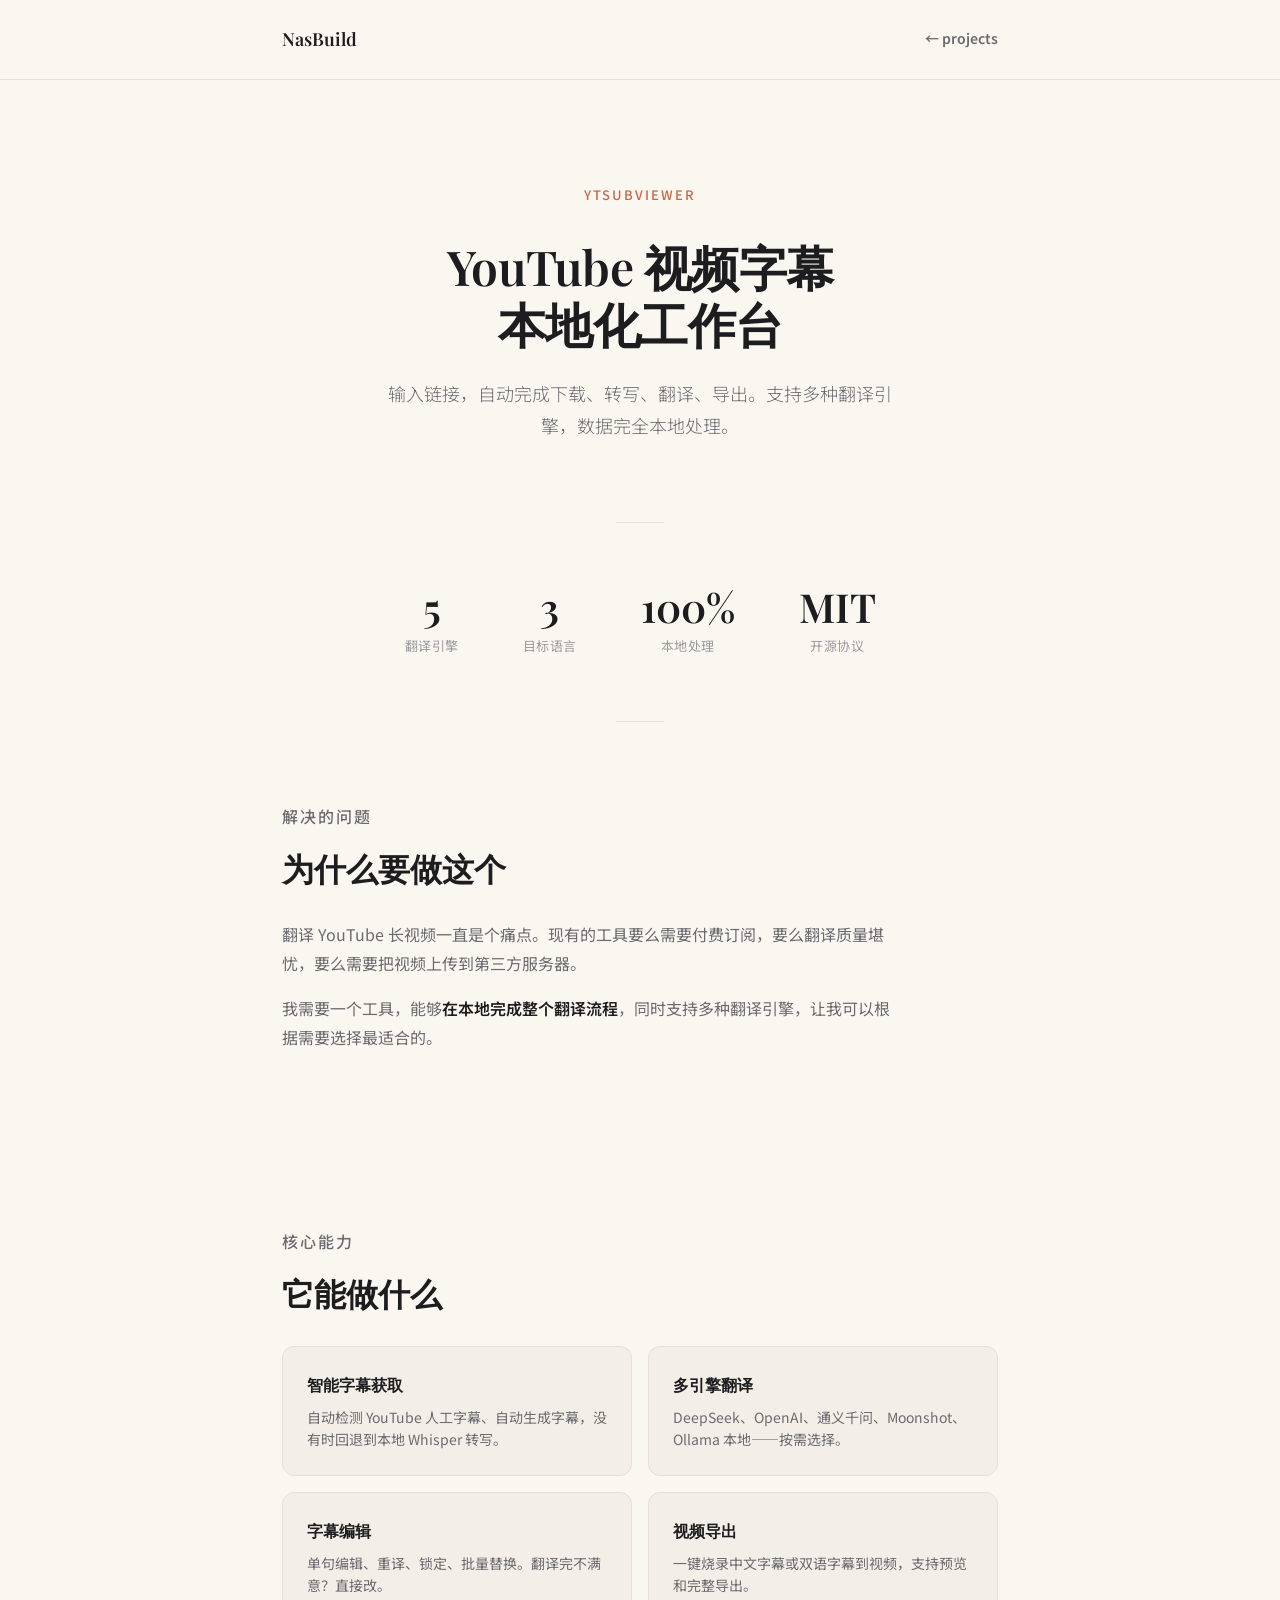
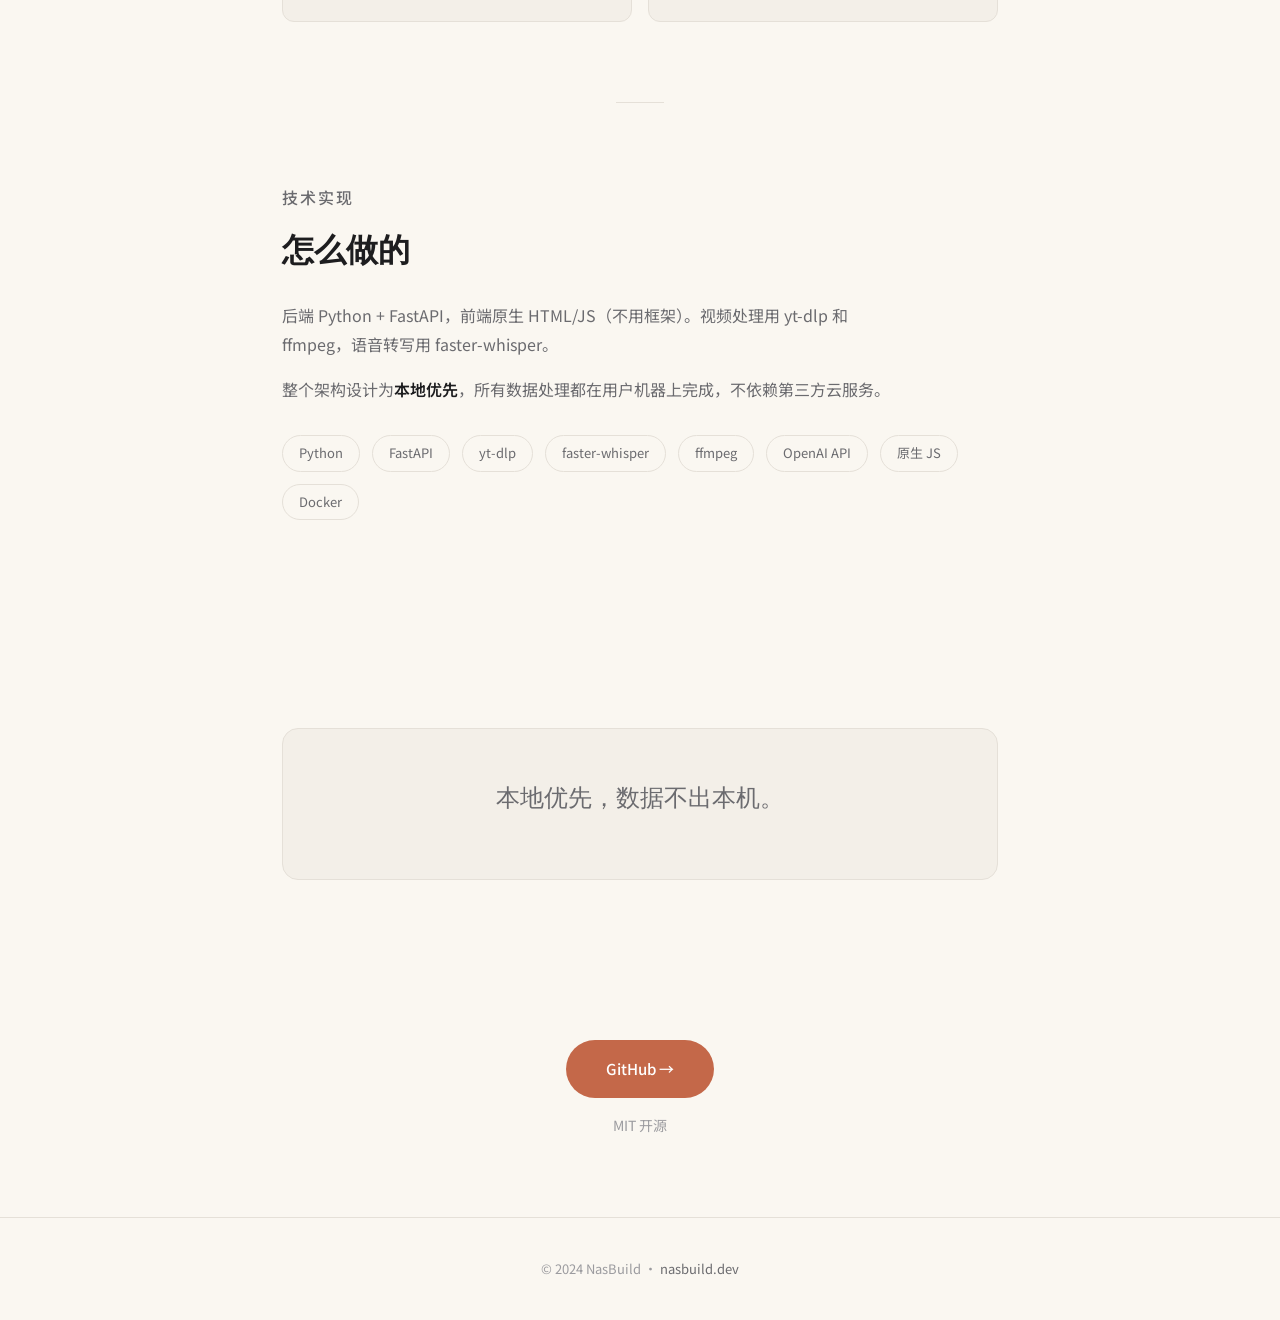
==== commit cf0ef06c: "rewrite: custom content with blog visual style only" ====
--- a/docs/ytsubviewer-dev-story.html
+++ b/docs/ytsubviewer-dev-story.html
@@ -3,7 +3,7 @@
 <head>
 <meta charset="UTF-8">
 <meta name="viewport" content="width=device-width, initial-scale=1.0">
-<title>YTSubViewer — 用 AI 做了一个 YouTube 翻译工具</title>
+<title>YTSubViewer 开发记录 — NasBuild</title>
 <link href="https://fonts.googleapis.com/css2?family=Playfair+Display:wght@400;500;600;700&family=Noto+Sans+SC:wght@300;400;500;600&display=swap" rel="stylesheet">
 <style>
   :root {
@@ -15,453 +15,141 @@
     --accent: #C46849;
     --accent-light: #E8D5CC;
     --border: #E5E0D8;
-    --black: #1D1D1F;
     --white: #FFFFFF;
     --serif: 'Playfair Display', 'Georgia', 'Times New Roman', serif;
     --sans: 'Noto Sans SC', -apple-system, BlinkMacSystemFont, 'Segoe UI', sans-serif;
   }
-
   * { margin: 0; padding: 0; box-sizing: border-box; }
-
-  body {
-    font-family: var(--sans);
-    background: var(--bg);
-    color: var(--text-primary);
-    line-height: 1.7;
-    -webkit-font-smoothing: antialiased;
-    -moz-osx-font-smoothing: grayscale;
-  }
-
-  .container {
-    max-width: 780px;
-    margin: 0 auto;
-    padding: 0 32px;
-  }
-
-  /* Navigation */
-  nav {
-    padding: 24px 0;
-    border-bottom: 1px solid var(--border);
-  }
-
-  nav .container {
-    display: flex;
-    justify-content: space-between;
-    align-items: center;
-  }
-
-  nav a {
-    font-family: var(--serif);
-    font-size: 18px;
-    font-weight: 600;
-    color: var(--text-primary);
-    text-decoration: none;
-  }
-
-  nav .back {
-    font-family: var(--sans);
-    font-size: 14px;
-    font-weight: 400;
-    color: var(--text-secondary);
-    text-decoration: none;
-    transition: color 0.2s;
-  }
-
+  body { font-family: var(--sans); background: var(--bg); color: var(--text-primary); line-height: 1.7; -webkit-font-smoothing: antialiased; }
+  .container { max-width: 780px; margin: 0 auto; padding: 0 32px; }
+
+  nav { padding: 24px 0; border-bottom: 1px solid var(--border); }
+  nav .container { display: flex; justify-content: space-between; align-items: center; }
+  nav a { font-family: var(--serif); font-size: 18px; font-weight: 600; color: var(--text-primary); text-decoration: none; }
+  nav .back { font-family: var(--sans); font-size: 14px; color: var(--text-secondary); transition: color 0.2s; }
   nav .back:hover { color: var(--text-primary); }
 
-  /* Hero */
-  .hero {
-    padding: 100px 0 80px;
-    text-align: center;
-  }
-
-  .hero-tag {
-    display: inline-block;
-    font-size: 13px;
-    font-weight: 500;
-    color: var(--accent);
-    letter-spacing: 2px;
-    text-transform: uppercase;
-    margin-bottom: 32px;
-  }
-
-  .hero h1 {
-    font-family: var(--serif);
-    font-size: 48px;
-    font-weight: 600;
-    color: var(--text-primary);
-    line-height: 1.2;
-    margin-bottom: 24px;
-    letter-spacing: -0.5px;
-  }
-
-  .hero-sub {
-    font-size: 18px;
-    color: var(--text-secondary);
-    max-width: 520px;
-    margin: 0 auto;
-    font-weight: 300;
-    line-height: 1.8;
-  }
-
-  /* Divider */
-  .divider {
-    width: 48px;
-    height: 1px;
-    background: var(--border);
-    margin: 0 auto;
-  }
-
-  /* Stats */
-  .stats {
-    display: flex;
-    justify-content: center;
-    gap: 64px;
-    padding: 64px 0;
-  }
-
+  .hero { padding: 100px 0 80px; text-align: center; }
+  .hero-tag { display: inline-block; font-size: 13px; font-weight: 500; color: var(--accent); letter-spacing: 2px; text-transform: uppercase; margin-bottom: 32px; }
+  .hero h1 { font-family: var(--serif); font-size: 48px; font-weight: 600; line-height: 1.2; margin-bottom: 24px; letter-spacing: -0.5px; }
+  .hero-sub { font-size: 18px; color: var(--text-secondary); max-width: 520px; margin: 0 auto; font-weight: 300; line-height: 1.8; }
+
+  .divider { width: 48px; height: 1px; background: var(--border); margin: 0 auto; }
+
+  .stats { display: flex; justify-content: center; gap: 64px; padding: 64px 0; }
   .stat { text-align: center; }
-
-  .stat-number {
-    font-family: var(--serif);
-    font-size: 40px;
-    font-weight: 600;
-    color: var(--text-primary);
-    line-height: 1;
-  }
-
-  .stat-label {
-    font-size: 13px;
-    color: var(--text-tertiary);
-    margin-top: 8px;
-    letter-spacing: 0.5px;
-  }
-
-  /* Section */
-  .section {
-    padding: 80px 0;
-  }
-
-  .section-label {
-    font-size: 12px;
-    font-weight: 500;
-    color: var(--accent);
-    text-transform: uppercase;
-    letter-spacing: 2px;
-    margin-bottom: 16px;
-  }
-
-  .section h2 {
-    font-family: var(--serif);
-    font-size: 32px;
-    font-weight: 600;
-    color: var(--text-primary);
-    margin-bottom: 32px;
-    line-height: 1.3;
-  }
-
-  .section p {
-    font-size: 16px;
-    color: var(--text-secondary);
-    max-width: 620px;
-    margin-bottom: 16px;
-    line-height: 1.8;
-  }
-
-  .section strong {
-    color: var(--text-primary);
-    font-weight: 600;
-  }
-
-  /* Timeline */
-  .timeline {
-    position: relative;
-    padding-left: 36px;
-    margin-top: 48px;
-  }
-
-  .timeline::before {
-    content: '';
-    position: absolute;
-    left: 8px;
-    top: 8px;
-    bottom: 8px;
-    width: 1px;
-    background: var(--border);
-  }
-
-  .timeline-item {
-    position: relative;
-    margin-bottom: 48px;
-  }
-
-  .timeline-item:last-child { margin-bottom: 0; }
-
-  .timeline-dot {
-    position: absolute;
-    left: -36px;
-    top: 8px;
-    width: 16px;
-    height: 16px;
-    border-radius: 50%;
-    background: var(--bg);
-    border: 2px solid var(--accent);
-  }
-
-  .timeline-item:last-child .timeline-dot {
-    background: var(--accent);
-  }
-
-  .timeline-date {
-    font-size: 13px;
-    font-weight: 500;
-    color: var(--accent);
-    margin-bottom: 8px;
-    letter-spacing: 0.5px;
-  }
-
-  .timeline-title {
-    font-family: var(--serif);
-    font-size: 20px;
-    font-weight: 600;
-    color: var(--text-primary);
-    margin-bottom: 8px;
-  }
-
-  .timeline-desc {
-    font-size: 15px;
-    color: var(--text-secondary);
-    line-height: 1.7;
-  }
-
-  /* Product */
-  .product-grid {
-    display: grid;
-    grid-template-columns: 1fr 1fr;
-    gap: 20px;
-    margin-top: 40px;
-  }
-
-  .product-card {
-    background: var(--bg-card);
-    border: 1px solid var(--border);
-    border-radius: 12px;
-    aspect-ratio: 16/10;
-    display: flex;
-    align-items: center;
-    justify-content: center;
-    color: var(--text-tertiary);
-    font-size: 14px;
-    overflow: hidden;
-  }
-
-  .product-card img {
-    width: 100%;
-    height: 100%;
-    object-fit: cover;
-  }
-
-  /* Tech */
-  .tech-list {
-    display: flex;
-    flex-wrap: wrap;
-    gap: 12px;
-    margin-top: 32px;
-  }
-
-  .tech-item {
-    font-size: 13px;
-    color: var(--text-secondary);
-    padding: 6px 16px;
-    border: 1px solid var(--border);
-    border-radius: 100px;
-  }
-
-  /* Lessons */
-  .lesson {
-    padding: 32px;
-    background: var(--bg-card);
-    border: 1px solid var(--border);
-    border-radius: 12px;
-    margin-bottom: 16px;
-  }
-
-  .lesson h3 {
-    font-family: var(--serif);
-    font-size: 18px;
-    font-weight: 600;
-    color: var(--text-primary);
-    margin-bottom: 8px;
-  }
-
-  .lesson p {
-    font-size: 15px;
-    color: var(--text-secondary);
-    line-height: 1.7;
-    margin: 0;
-  }
-
-  /* Quote */
-  .quote-block {
-    padding: 48px;
-    background: var(--bg-card);
-    border: 1px solid var(--border);
-    border-radius: 16px;
-    margin-top: 48px;
-    text-align: center;
-  }
-
-  .quote-block p {
-    font-family: var(--serif);
-    font-size: 24px;
-    font-weight: 500;
-    color: var(--text-primary);
-    line-height: 1.6;
-    max-width: 100%;
-  }
-
-  /* CTA */
-  .cta {
-    text-align: center;
-    padding: 80px 0;
-  }
-
-  .cta a {
-    display: inline-flex;
-    align-items: center;
-    gap: 8px;
-    padding: 16px 40px;
-    background: var(--accent);
-    color: var(--white);
-    border-radius: 100px;
-    text-decoration: none;
-    font-size: 15px;
-    font-weight: 500;
-    transition: background 0.2s;
-  }
-
-  .cta a:hover {
-    background: #b55a3d;
-  }
-
-  .cta p {
-    font-size: 14px;
-    color: var(--text-tertiary);
-    margin-top: 16px;
-  }
-
-  /* Footer */
-  footer {
-    padding: 40px 0;
-    border-top: 1px solid var(--border);
-    text-align: center;
-  }
-
-  footer p {
-    font-size: 13px;
-    color: var(--text-tertiary);
-  }
-
-  footer a {
-    color: var(--text-secondary);
-    text-decoration: none;
-  }
-
-  footer a:hover {
-    color: var(--text-primary);
-  }
-
-  /* Responsive */
+  .stat-number { font-family: var(--serif); font-size: 40px; font-weight: 600; line-height: 1; }
+  .stat-label { font-size: 13px; color: var(--text-tertiary); margin-top: 8px; letter-spacing: 0.5px; }
+
+  .section { padding: 80px 0; }
+  .section-label { font-size: 12px; font-weight: 500; color: var(--accent); text-transform: uppercase; letter-spacing: 2px; margin-bottom: 16px; }
+  .section h2 { font-family: var(--serif); font-size: 32px; font-weight: 600; margin-bottom: 32px; line-height: 1.3; }
+  .section p { font-size: 16px; color: var(--text-secondary); max-width: 620px; margin-bottom: 16px; line-height: 1.8; }
+  .section strong { color: var(--text-primary); font-weight: 600; }
+  .section ul { list-style: none; margin: 16px 0; }
+  .section li { font-size: 15px; color: var(--text-secondary); line-height: 2; padding-left: 20px; position: relative; }
+  .section li::before { content: ''; position: absolute; left: 0; top: 12px; width: 6px; height: 6px; border-radius: 50%; background: var(--accent); }
+
+  .tech-list { display: flex; flex-wrap: wrap; gap: 12px; margin-top: 32px; }
+  .tech-item { font-size: 13px; color: var(--text-secondary); padding: 6px 16px; border: 1px solid var(--border); border-radius: 100px; }
+
+  .feature-grid { display: grid; grid-template-columns: 1fr 1fr; gap: 16px; margin-top: 32px; }
+  .feature-card { background: var(--bg-card); border: 1px solid var(--border); border-radius: 12px; padding: 24px; }
+  .feature-card h3 { font-family: var(--serif); font-size: 16px; font-weight: 600; margin-bottom: 8px; }
+  .feature-card p { font-size: 14px; color: var(--text-secondary); line-height: 1.6; margin: 0; }
+
+  .quote-block { padding: 48px; background: var(--bg-card); border: 1px solid var(--border); border-radius: 16px; margin-top: 48px; text-align: center; }
+  .quote-block p { font-family: var(--serif); font-size: 24px; font-weight: 500; line-height: 1.6; max-width: 100%; }
+
+  .cta { text-align: center; padding: 80px 0; }
+  .cta a { display: inline-flex; align-items: center; gap: 8px; padding: 16px 40px; background: var(--accent); color: var(--white); border-radius: 100px; text-decoration: none; font-size: 15px; font-weight: 500; transition: background 0.2s; }
+  .cta a:hover { background: #b55a3d; }
+  .cta p { font-size: 14px; color: var(--text-tertiary); margin-top: 16px; }
+
+  footer { padding: 40px 0; border-top: 1px solid var(--border); text-align: center; }
+  footer p { font-size: 13px; color: var(--text-tertiary); }
+  footer a { color: var(--text-secondary); text-decoration: none; }
+  footer a:hover { color: var(--text-primary); }
+
   @media (max-width: 640px) {
     .hero h1 { font-size: 32px; }
     .stats { flex-direction: column; gap: 32px; }
-    .product-grid { grid-template-columns: 1fr; }
+    .feature-grid { grid-template-columns: 1fr; }
     .stat-number { font-size: 32px; }
   }
 </style>
 </head>
 <body>
 
-  <!-- Navigation -->
   <nav>
     <div class="container">
       <a href="https://nasbuild.dev">NasBuild</a>
-      <a href="https://nasbuild.dev/projects" class="back">← 所有项目</a>
+      <a href="https://nasbuild.dev/projects" class="back">← projects</a>
     </div>
   </nav>
 
-  <!-- Hero -->
   <section class="hero">
     <div class="container">
-      <span class="hero-tag">开发复盘</span>
-      <h1>用 AI 做了一个<br>YouTube 翻译工具</h1>
-      <p class="hero-sub">从需求到上线，全程 AI 辅助编程。72 小时内完成一个完整的视频字幕翻译产品，包含下载、转写、翻译、导出全链路。</p>
+      <span class="hero-tag">YTSubViewer</span>
+      <h1>YouTube 视频字幕<br>本地化工作台</h1>
+      <p class="hero-sub">输入链接，自动完成下载、转写、翻译、导出。支持多种翻译引擎，数据完全本地处理。</p>
     </div>
   </section>
 
   <div class="divider"></div>
 
-  <!-- Stats -->
   <section class="stats">
     <div class="container" style="display:flex;justify-content:center;gap:64px;">
       <div class="stat">
-        <div class="stat-number">72h</div>
-        <div class="stat-label">从零到上线</div>
-      </div>
-      <div class="stat">
-        <div class="stat-number">8K+</div>
-        <div class="stat-label">代码行数</div>
-      </div>
-      <div class="stat">
-        <div class="stat-number">65</div>
-        <div class="stat-label">单元测试</div>
-      </div>
-      <div class="stat">
         <div class="stat-number">5</div>
-        <div class="stat-label">LLM 后端</div>
+        <div class="stat-label">翻译引擎</div>
+      </div>
+      <div class="stat">
+        <div class="stat-number">3</div>
+        <div class="stat-label">目标语言</div>
+      </div>
+      <div class="stat">
+        <div class="stat-number">100%</div>
+        <div class="stat-label">本地处理</div>
+      </div>
+      <div class="stat">
+        <div class="stat-number">MIT</div>
+        <div class="stat-label">开源协议</div>
       </div>
     </div>
   </section>
 
   <div class="divider"></div>
 
-  <!-- Background -->
-  <section class="section">
-    <div class="container">
-      <p class="section-label">背景</p>
-      <h2>为什么做这个工具</h2>
-      <p>我经常需要翻译 YouTube 上的长视频，但市面上的工具要么太贵，要么质量太差。DeepL 翻译字幕效果一般，专门的视频翻译 SaaS 又太贵。</p>
-      <p>于是我决定自己做一个。更重要的是，我想验证一件事：<strong>用 AI 辅助编程，一个人能走多远？</strong></p>
-      <p>答案是：比想象中远得多。</p>
-    </div>
-  </section>
-
-  <!-- Timeline -->
-  <section class="section">
-    <div class="container">
-      <p class="section-label">时间线</p>
-      <h2>72 小时发生了什么</h2>
-
-      <div class="timeline">
-        <div class="timeline-item">
-          <div class="timeline-dot"></div>
-          <p class="timeline-date">Day 1 · 核心链路</p>
-          <h3 class="timeline-title">搭建最小可用版本</h3>
-          <p class="timeline-desc">用 yt-dlp 下载视频，faster-whisper 转写音频，DeepSeek API 翻译字幕，ffmpeg 烧录字幕到视频。跑通完整流程。</p>
-        </div>
-
-        <div class="timeline-item">
-          <div class="timeline-dot"></div>
-          <p class="timeline-date">Day 2 · 产品化</p>
-          <h3 class="timeline-title">从脚本到产品</h3>
-          <p class="timeline-desc">前端从 Gradio 迁移到原生 HTML/JS，加入 FastAPI 后端。配置持久化、任务队列、批量处理、字幕编辑器。</p>
-        </div>
-
-        <div class="timeline-item">
-          <div class="timeline-dot"></div>
-          <p class="timeline-date">Day 3 · 打磨发布</p>
-          <h3 class="timeline-title">架构优化与开源</h3>
-          <p class="timeline-desc">代码模块化拆分（config/routes/services），iPhone 质感 UI 重写，添加加载动画。开源发布到 GitHub。</p>
+  <section class="section">
+    <div class="container">
+      <p class="section-label">解决的问题</p>
+      <h2>为什么要做这个</h2>
+      <p>翻译 YouTube 长视频一直是个痛点。现有的工具要么需要付费订阅，要么翻译质量堪忧，要么需要把视频上传到第三方服务器。</p>
+      <p>我需要一个工具，能够<strong>在本地完成整个翻译流程</strong>，同时支持多种翻译引擎，让我可以根据需要选择最适合的。</p>
+    </div>
+  </section>
+
+  <section class="section">
+    <div class="container">
+      <p class="section-label">核心能力</p>
+      <h2>它能做什么</h2>
+      <div class="feature-grid">
+        <div class="feature-card">
+          <h3>智能字幕获取</h3>
+          <p>自动检测 YouTube 人工字幕、自动生成字幕，没有时回退到本地 Whisper 转写。</p>
+        </div>
+        <div class="feature-card">
+          <h3>多引擎翻译</h3>
+          <p>DeepSeek、OpenAI、通义千问、Moonshot、Ollama 本地——按需选择。</p>
+        </div>
+        <div class="feature-card">
+          <h3>字幕编辑</h3>
+          <p>单句编辑、重译、锁定、批量替换。翻译完不满意？直接改。</p>
+        </div>
+        <div class="feature-card">
+          <h3>视频导出</h3>
+          <p>一键烧录中文字幕或双语字幕到视频，支持预览和完整导出。</p>
         </div>
       </div>
     </div>
@@ -469,12 +157,12 @@
 
   <div class="divider"></div>
 
-  <!-- Tech Stack -->
-  <section class="section">
-    <div class="container">
-      <p class="section-label">技术栈</p>
-      <h2>用了什么技术</h2>
-      <p>后端用 Python + FastAPI，前端用原生 HTML/CSS/JS（无框架）。翻译支持 5 种 LLM 后端。</p>
+  <section class="section">
+    <div class="container">
+      <p class="section-label">技术实现</p>
+      <h2>怎么做的</h2>
+      <p>后端 Python + FastAPI，前端原生 HTML/JS（不用框架）。视频处理用 yt-dlp 和 ffmpeg，语音转写用 faster-whisper。</p>
+      <p>整个架构设计为<strong>本地优先</strong>，所有数据处理都在用户机器上完成，不依赖第三方云服务。</p>
       <div class="tech-list">
         <span class="tech-item">Python</span>
         <span class="tech-item">FastAPI</span>
@@ -488,57 +176,21 @@
     </div>
   </section>
 
-  <!-- Product -->
-  <section class="section">
-    <div class="container">
-      <p class="section-label">产品</p>
-      <h2>最终成品</h2>
-      <p>一个完整的 YouTube 视频字幕翻译工具，支持多 LLM 后端、字幕编辑、视频导出、批量处理。</p>
-      <div class="product-grid">
-        <div class="product-card">工作台界面</div>
-        <div class="product-card">翻译设置</div>
-      </div>
-    </div>
-  </section>
-
-  <div class="divider"></div>
-
-  <!-- Lessons -->
-  <section class="section">
-    <div class="container">
-      <p class="section-label">复盘</p>
-      <h2>学到了什么</h2>
-
-      <div class="lesson">
-        <h3>AI 能做什么</h3>
-        <p>代码编写、调试、重构、测试生成、文档撰写——AI 全都能做。但它需要你给出清晰的指令和正确的方向。</p>
-      </div>
-
-      <div class="lesson">
-        <h3>AI 不能做什么</h3>
-        <p>产品判断、用户体验、商业决策——这些仍然需要人来思考。AI 是执行者，不是决策者。</p>
-      </div>
-
-      <div class="lesson">
-        <h3>最大的收获</h3>
-        <p>不是代码本身，而是<strong>用 AI 构建产品的思维方式</strong>。如何拆解需求、如何描述问题、如何验证结果——这些能力比写代码更重要。</p>
-      </div>
-
+  <section class="section">
+    <div class="container">
       <div class="quote-block">
-        <p>AI 时代，技术能力是基本功，<br>产品思维才是分水岭。</p>
-      </div>
-    </div>
-  </section>
-
-  <!-- CTA -->
+        <p>本地优先，数据不出本机。</p>
+      </div>
+    </div>
+  </section>
+
   <section class="cta">
     <div class="container">
-      <a href="https://github.com/moneyperfect/YTSubViewer">查看 GitHub 仓库 →</a>
-      <p>MIT 开源，欢迎使用和贡献</p>
-    </div>
-  </section>
-
-  <!-- Footer -->
+      <a href="https://github.com/moneyperfect/YTSubViewer">GitHub →</a>
+      <p>MIT 开源</p>
+    </div>
+  </section>
+
   <footer>
     <div class="container">
       <p>© 2024 NasBuild · <a href="https://nasbuild.dev">nasbuild.dev</a></p>
